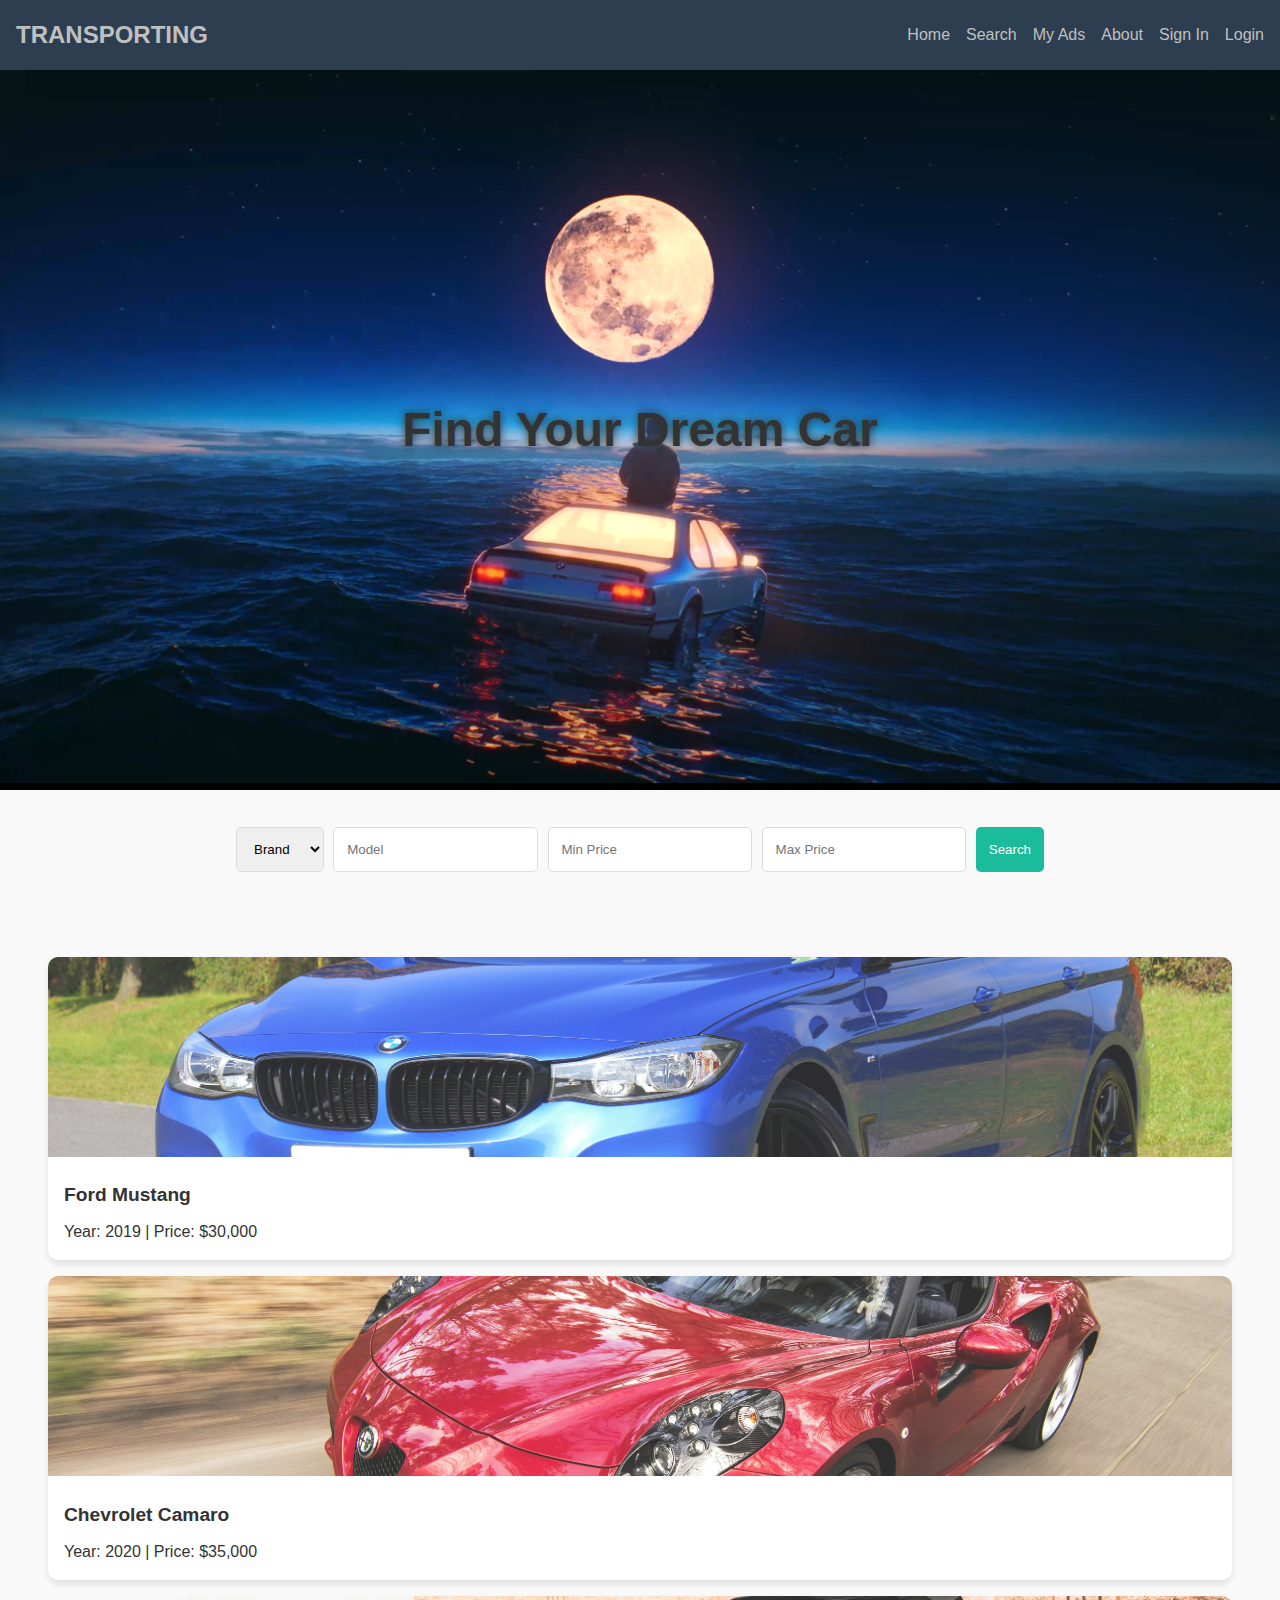
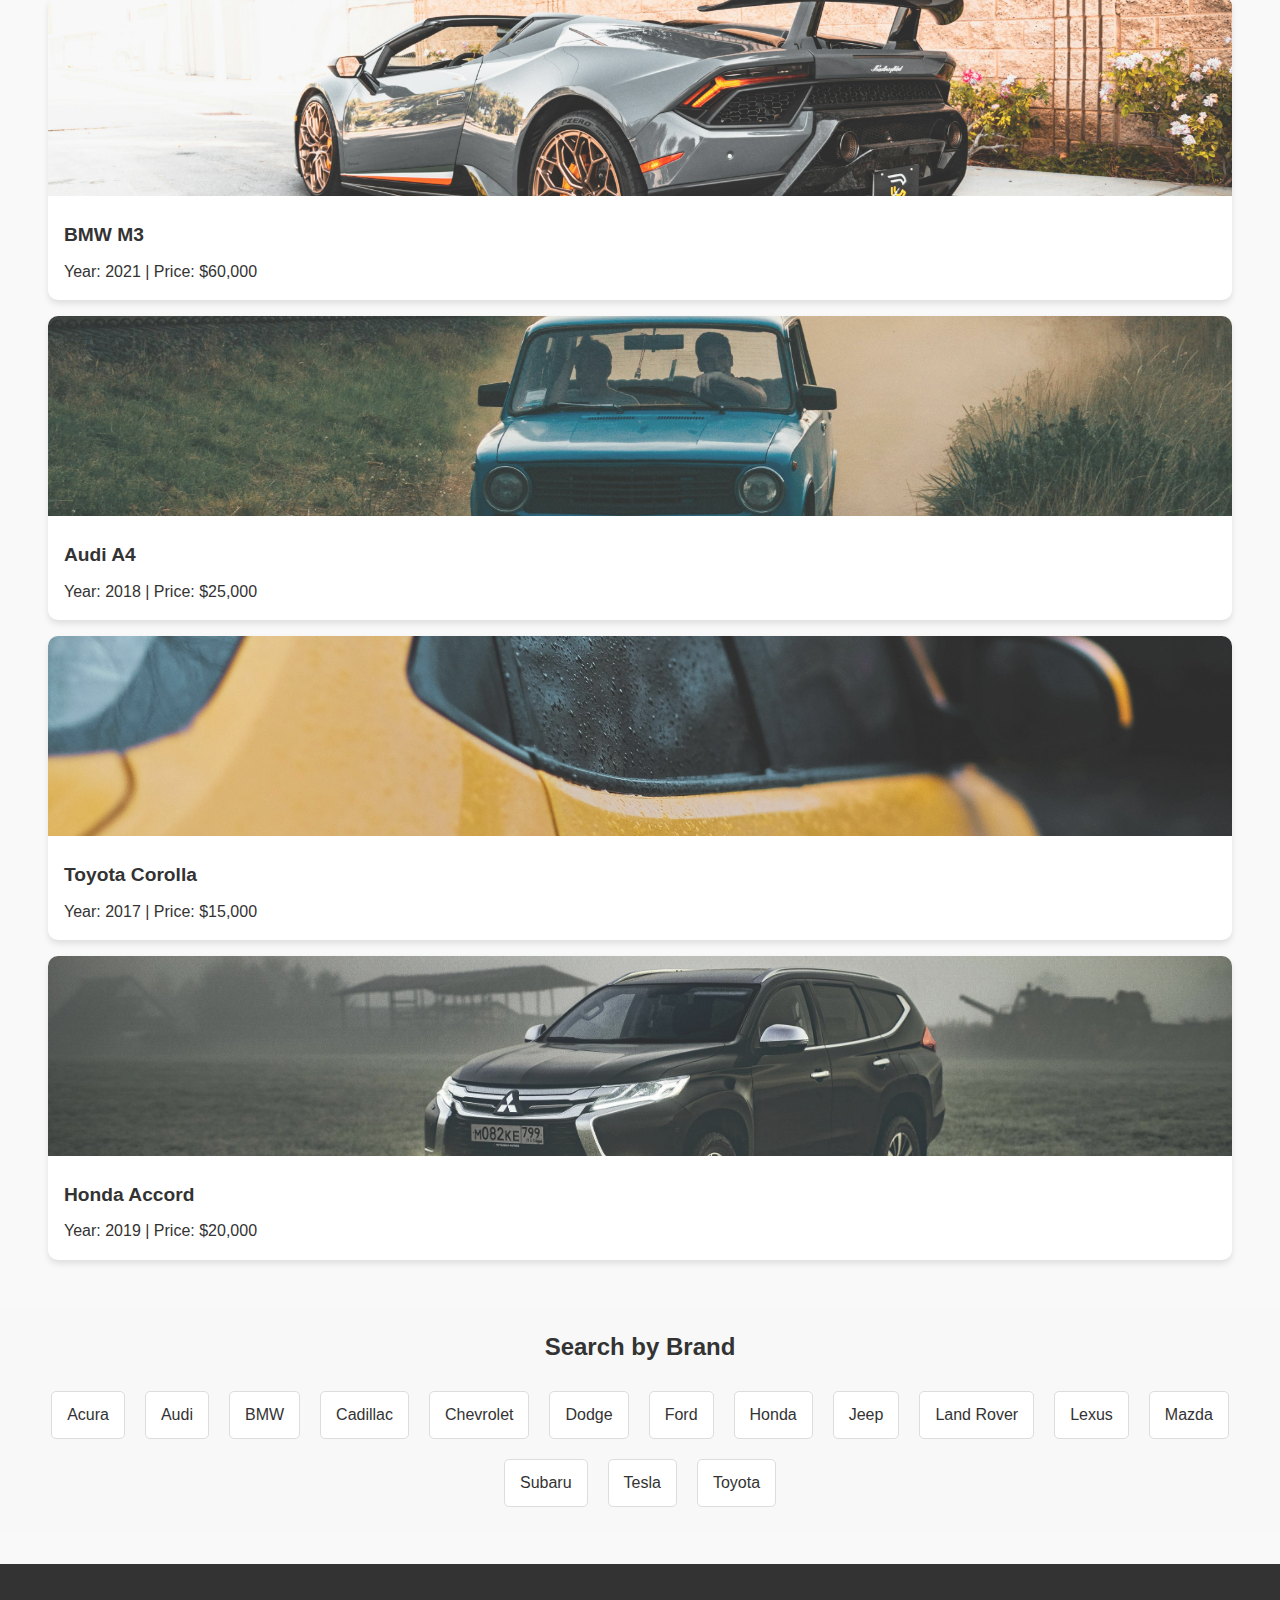
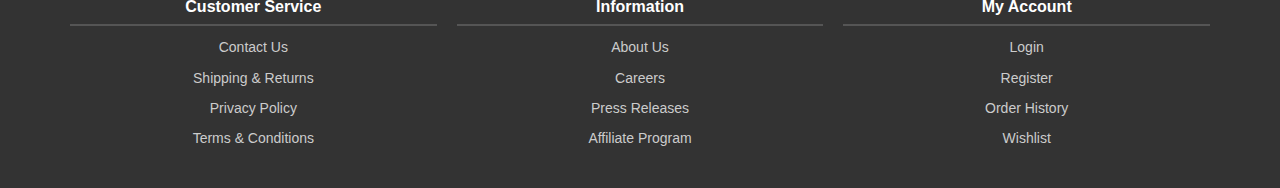
==== index.html @ 62390b7c "filess" ====
<!DOCTYPE html>
<html lang="en">
<head>
    <meta charset="UTF-8">
    <meta name="viewport" content="width=device-width, initial-scale=1.0">
    <link rel="stylesheet" href="style.css">
    <link rel="stylesheet" href="media.css">
    <title>Document</title>
</head>
<body>
    <header>
        <div class="logo"><a class="a-b-2" href="#">TRANSPORTING</a></div>
        <nav class="nav-1">
            <ul>
                <li><a class="a-b" href="#1">Home</a></li>
                <li><a class="a-b" href="#2">Search</a></li>
                <li><a class="a-b" href="#3">My Ads</a></li>
                <li><a class="a-b" href="#4">About</a></li>
                <li><a class="a-b" href="pages/index-2.html">Sign In</a></li>
                <li><a class="a-b" href="pages/index.html">Login</a></li>
            </ul>
        </nav>
        <div class="hamburger-menu" onclick="toggleMenu()">
            <span></span>
            <span></span>
            <span></span>
        </div>
    </header>

    <!-- Rest of the HTML content remains the same -->
    <section id="1" class="hero">
        <h1><a href="#" class="a-b-1">Find Your Dream Car</a></h1>
    </section>


    <section class="search-bar">
        <select>
            <option>Brand</option>
            <option>Toyota</option>
            <option>Ford</option>
            <option>BMW</option>
        </select>
        <input type="text" placeholder="Model">
        <input type="number" placeholder="Min Price">
        <input type="number" placeholder="Max Price">
        <button>Search</button>
    </section>

    <section id="2" class="listing-section">
        <div class="listing-card">
            <a href="pages/cars.html">
                <img src="images/1.jpg" alt="Car 1">
                <div class="content">
                    <h3>Ford Mustang</h3>
                    <p>Year: 2019 | Price: $30,000</p>
                </div>
            </a>
        </div>
        <div class="listing-card">
            <a href="pages/cars.html">
                <img src="images/2.jpg" alt="Car 2">
                <div class="content">
                    <h3>Chevrolet Camaro</h3>
                    <p>Year: 2020 | Price: $35,000</p>
                </div>
            </a>
        </div>
        <div class="listing-card">
            <a href="pages/cars.html">
                <img src="images/3.jpg" alt="Car 3">
                <div class="content">
                    <h3>BMW M3</h3>
                    <p>Year: 2021 | Price: $60,000</p>
                </div>
            </a>
        </div>
        <div class="listing-card">
            <a href="pages/cars.html">
                <img src="images/4.jpg" alt="Car 4">
                <div class="content">
                    <h3>Audi A4</h3>
                    <p>Year: 2018 | Price: $25,000</p>
                </div>
            </a>
        </div>
        <div class="listing-card">
            <a href="pages/cars.html">
                <img src="images/5.jpg" alt="Car 5">
                <div class="content">
                    <h3>Toyota Corolla</h3>
                    <p>Year: 2017 | Price: $15,000</p>
                </div>
            </a>
        </div>
        <div class="listing-card">
            <a href="pages/cars.html">
                <img src="images/6.jpg" alt="Car 6">
                <div class="content">
                    <h3>Honda Accord</h3>
                    <p>Year: 2019 | Price: $20,000</p>
                </div>
            </a>
        </div>
    </section>

    <section id="3" class="search-by-brand">
        <h2>Search by Brand</h2>
        <ul class="brand-list">
            <li><a href="#2">Acura</a></li>
            <li><a href="#2">Audi</a></li>
            <li><a href="#2">BMW</a></li>
            <li><a href="#2">Cadillac</a></li>
            <li><a href="#2">Chevrolet</a></li>
            <li><a href="#2">Dodge</a></li>
            <li><a href="#2">Ford</a></li>
            <li><a href="#2">Honda</a></li>
            <li><a href="#2">Jeep</a></li>
            <li><a href="#2">Land Rover</a></li>
            <li><a href="#2">Lexus</a></li>
            <li><a href="#2">Mazda</a></li>
            <li><a href="#2">Subaru</a></li>
            <li><a href="#2">Tesla</a></li>
            <li><a href="#2">Toyota</a></li>
        </ul>
    </section>

    <footer id="4" class="site-footer">
        <div class="footer-container">
            <div class="footer-section">
                <h4>Customer Service</h4>
                <ul>
                    <li><a href="#">Contact Us</a></li>
                    <li><a href="#">Shipping & Returns</a></li>
                    <li><a href="#">Privacy Policy</a></li>
                    <li><a href="#">Terms & Conditions</a></li>
                </ul>
            </div>
            <div class="footer-section">
                <h4>Information</h4>
                <ul>
                    <li><a href="#">About Us</a></li>
                    <li><a href="#">Careers</a></li>
                    <li><a href="#">Press Releases</a></li>
                    <li><a href="#">Affiliate Program</a></li>
                </ul>
            </div>
            <div class="footer-section">
                <h4>My Account</h4>
                <ul>
                    <li><a href="#">Login</a></li>
                    <li><a href="#">Register</a></li>
                    <li><a href="#">Order History</a></li>
                    <li><a href="#">Wishlist</a></li>
                </ul>
            </div>
        </div>
    </footer>
    <script src="script.js"></script>
</body>
</html>
---- style.css ----
* {
    text-decoration: none;
    margin: 0;
    padding: 0;
    box-sizing: border-box;
    font-family: 'Poppins', sans-serif;
}

html{
    scroll-behavior: smooth;
}

body {
    line-height: 1.6;
    background-color: #f9f9f9;
    color: #333;
}

a {
    color: #333;
}

.a-b {
    text-decoration: none;
    color: #c0c0c0;
}

.a-b-1 {
    text-decoration: none;
    text-shadow: 0 0 100px #e8ebe4, 0 0 10px #182127;
}

.a-b:hover {
    color: #a3a3a3;
    transition: 200ms;
    animation: fadeIn 0.5s ease-in;
}

header {
    background-color: #2c3e50;
    color: white;
    padding: 1rem;
    display: flex;
    justify-content: space-between;
    align-items: center;
    position: relative;
}

header .logo {
    font-size: 1.5rem;
    font-weight: 600;
}

nav ul {
    list-style: none;
    display: flex;
    gap: 1rem;
}

.a-b-2 {
    text-decoration: none;
    color: #c0c0c0;
}

nav ul li {
    cursor: pointer;
    transition: color 0.3s;
    transition: all 0.5s cubic-bezier(0.4, -1, 0.2, -1);
}

nav ul li:hover {
    color: #52a191;
}

.hamburger-menu {
    display: none;
    flex-direction: column;
    gap: 5px;
    cursor: pointer;
    z-index: 10;
}

.hamburger-menu span {
    width: 30px;
    height: 4px;
    background-color: #fff;
    border-radius: 5px;
}

.hero {
    background: url('images/car1.png') no-repeat center center/cover;
    height: 80vh;
    display: flex;
    justify-content: center;
    align-items: center;
    text-align: center;
    color: white;
    transition: transform 0.5s ease-in;
    animation: slideIn 1s ease-in;
}

.hero:hover {
    transform: scale(1.01); 
    transition: transform 0.5s ease-in;
    animation: slideIn 1s ease-in;
}

.hero h1 {
    font-size: 3rem;
}

.hero h1:hover {
    transform: scale(1.1); 
    transition: transform 0.5s ease-in;
    animation: slideIn 1s ease-in;
}

.search-bar {
    display: flex;
    justify-content: center;
    margin: 2rem 0;
}

.search-bar input, .search-bar select, .search-bar button {
    padding: 0.8rem;
    margin: 0.3rem;
    border: 1px solid #ddd;
    border-radius: 5px;
    outline: none;
}

.search-bar button {
    background-color: #1abc9c;
    color: white;
    border: none;
    cursor: pointer;
    transition: background-color 0.3s;
}

.search-bar button:hover {
    background-color: #16a085;
}

.listing-section {
    padding: 2rem;
}

.listing-card {
    background-color: white;
    box-shadow: 0 4px 6px rgba(0, 0, 0, 0.1);
    border-radius: 10px;
    overflow: hidden;
    margin: 1rem;
    transition: transform 0.3s, box-shadow 0.3s;
}

.listing-card:hover {
    transform: translateY(-10px);
    box-shadow: 0 8px 12px rgba(0, 0, 0, 0.2);
}

.listing-card img {
    opacity: 0.825;
    width: 100%;
    height: 200px;
    object-fit: cover;
    transition: all ease-in-out 0.5s;
}

.listing-card img:hover {
    background-color: #1abc9c;
    opacity: 1;
    transition: opacity 500ms;
    transform: scale(1.02);
    cursor: pointer;
    height: 500px;
    transition: all ease-in-out 0.5s;
}

.listing-card .content {
    padding: 1rem;
}

.listing-card h3 {
    font-size: 1.2rem;
    margin-bottom: 0.5rem;
}

footer {
    background-color: #2c3e50;
    color: white;
    text-align: center;
    padding: 1rem 0;
    margin-top: 2rem;
}

@keyframes fadeIn {
    from {
        opacity: 0;
    }
    to {
        opacity: 1;
    }
}

.listing-card {
    animation: fadeIn 0.5s ease-in;
}

.search-by-brand {
    padding: 20px;
    background-color: #f8f8f8;
    text-align: center;
}

.search-by-brand h2 {
    font-size: 24px;
    margin-bottom: 20px;
    color: #333;
}

.brand-list {
    list-style: none;
    padding: 0;
    display: flex;
    flex-wrap: wrap;
    justify-content: center;
    gap: 10px;
}

.brand-list li {
    margin: 5px;
}

.brand-list a {
    display: block;
    padding: 10px 15px;
    background-color: #fff;
    border: 1px solid #ddd;
    border-radius: 5px;
    text-decoration: none;
    color: #333;
    transition: background-color 0.3s, color 0.3s;
}

.brand-list a:hover {
    background-color: #007bff;
    color: #fff;
}


/**/


.site-footer {
    background-color: #333;
    color: #fff;
    font-size: 14px;
    padding: 20px 0;
}

.footer-container {
    display: flex;
    justify-content: space-around;
    flex-wrap: wrap;
    max-width: 1200px;
    margin: 0 auto;
    padding: 0 20px;
}

.footer-section {
    flex: 1 1 200px;
    margin: 10px;
}

.footer-section h4 {
    font-size: 16px;
    margin-bottom: 10px;
    border-bottom: 2px solid #555;
    padding-bottom: 5px;
}

.footer-section ul {
    list-style: none;
    padding: 0;
}

.footer-section ul li {
    margin-bottom: 8px;
}

.footer-section ul li a {
    color: #ccc;
    text-decoration: none;
    transition: color 0.3s;
}

.footer-section ul li a:hover {
    color: #fff;
}

.social-media {
    display: flex;
    gap: 10px;
}

.social-media li {
    display: inline-block;
}

.social-media img {
    width: 24px;
    height: 24px;
    filter: brightness(0) invert(1);
    transition: filter 0.3s;
}

.social-media img:hover {
    filter: brightness(0.8) invert(1);
}

.footer-bottom {
    text-align: center;
    border-top: 1px solid #555;
    padding-top: 10px;
    margin-top: 20px;
}
---- media.css ----
@media (max-width: 1200px) {
        .product-container {
            flex-direction: column;
            padding: 15px;
        }

        .product-image, .product-details {
            flex: 1 1 100%;
        }

        .product-image img {
            max-width: 90%;
            margin: 0 auto;
        }
    }

    
@media (max-width: 768px) {
        header h1 {
            font-size: 1.5rem;
        }

        .product-details h1 {
            font-size: 1.8rem;
        }

        .price {
            font-size: 1.2rem;
        }

        .btn {
            padding: 8px 16px;
        }

        .specifications ul li {
            font-size: 0.9rem;
        }
    }

    @media (max-width: 768px) {
        .hamburger-menu {
            display: flex;
        }
    
        .nav-1 {
            display: none;
            flex-direction: column;
            gap: 1rem;
            position: absolute;
            top: 60px;
            right: 0;
            background-color: #2c3e50;
            width: 100%;
            padding: 1rem;
        }
    
        .nav-1.active {
            display: flex;
        }
    
        nav ul {
            display: flex;
            flex-direction: column;
            gap: 1rem;
            align-items: center;
        }
    
        .nav-1 ul li {
            text-align: center;
        }
    }
@media (max-width: 480px) {
        header {
            padding: 10px;
        }

        .product-container {
            padding: 10px;
        }

        .product-details h1 {
            font-size: 1.5rem;
        }

        .product-details p {
            font-size: 0.9rem;
        }

        .btn {
            padding: 6px 12px;
            font-size: 0.9rem;
        }

        .specifications ul li {
            padding: 8px;
        }
    }

@media (max-width: 768px) {
        .search-bar {
            flex-direction: column;
            align-items: center;
        }
        .a-b{
            font-size: 15px;
        }
        .a-b-2{
            font-size: 15px;
        }
    
        .search-bar input,
        .search-bar select,
        .search-bar button {
            width: 90%;
            margin: 0.5rem 0;
        }
    }
    @media (max-width: 540px){}
    
@media (max-width: 480px) {
        .search-bar input,
        .search-bar select,
        .search-bar button {
            width: 100%;
        }
        .a-b{
            font-size: 10px;
        }
        .a-b-2{
            font-size: 10px;
        }
    
        .search-bar button {
            padding: 1rem;
        }
    }
@media (max-width:360px) {
    .nav-1{
        display: none;
    }
    .a-b-2{
        font-size: 1.6rem;
        text-align: center;
    }
    .logo{
        margin:0 auto;
        text-align: center;
        font-size: 3.5rem;
         font-weight: 600;
    }
}
@media (max-width:220px){
    .a-b-2{
        font-size: 0.8rem;
        text-align: center;
    }
    .logo{
        margin:0 auto;
        text-align: center;
        font-size: 2.5rem;
         font-weight: 600;
    }
}
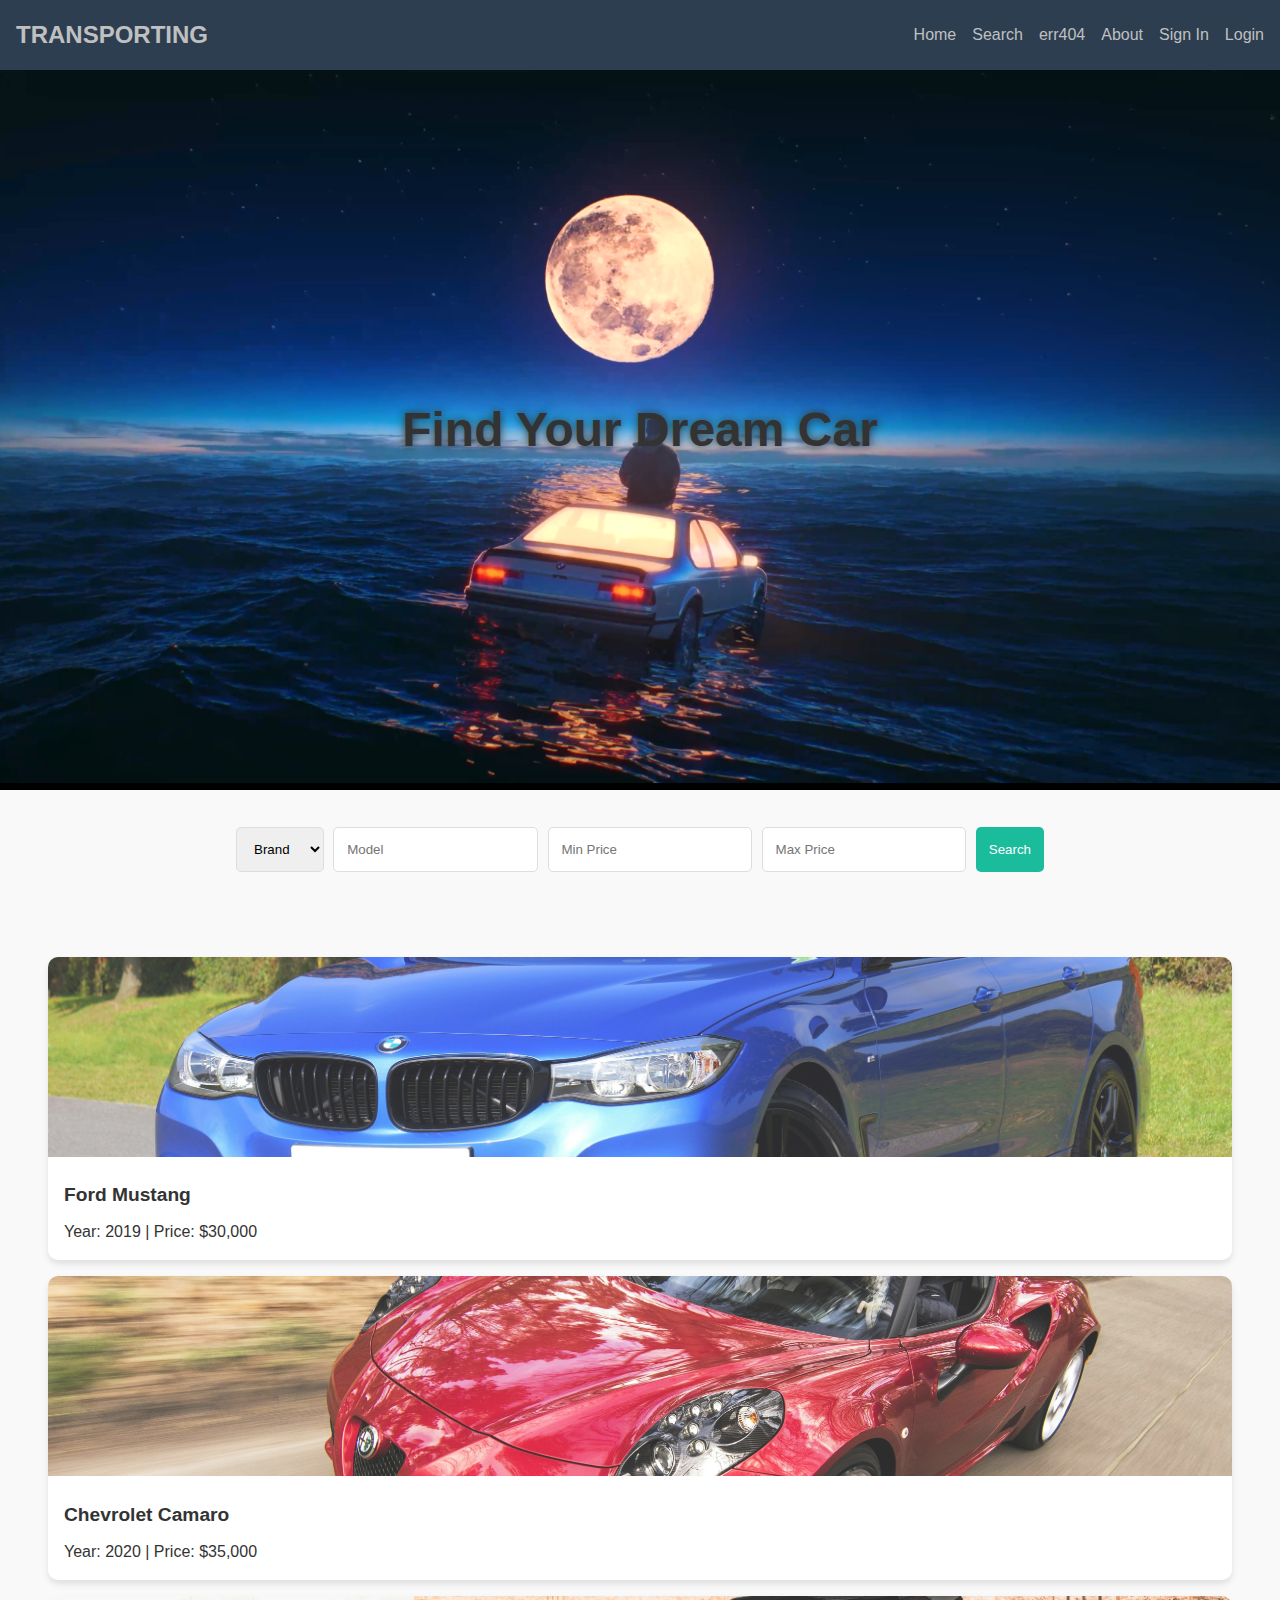
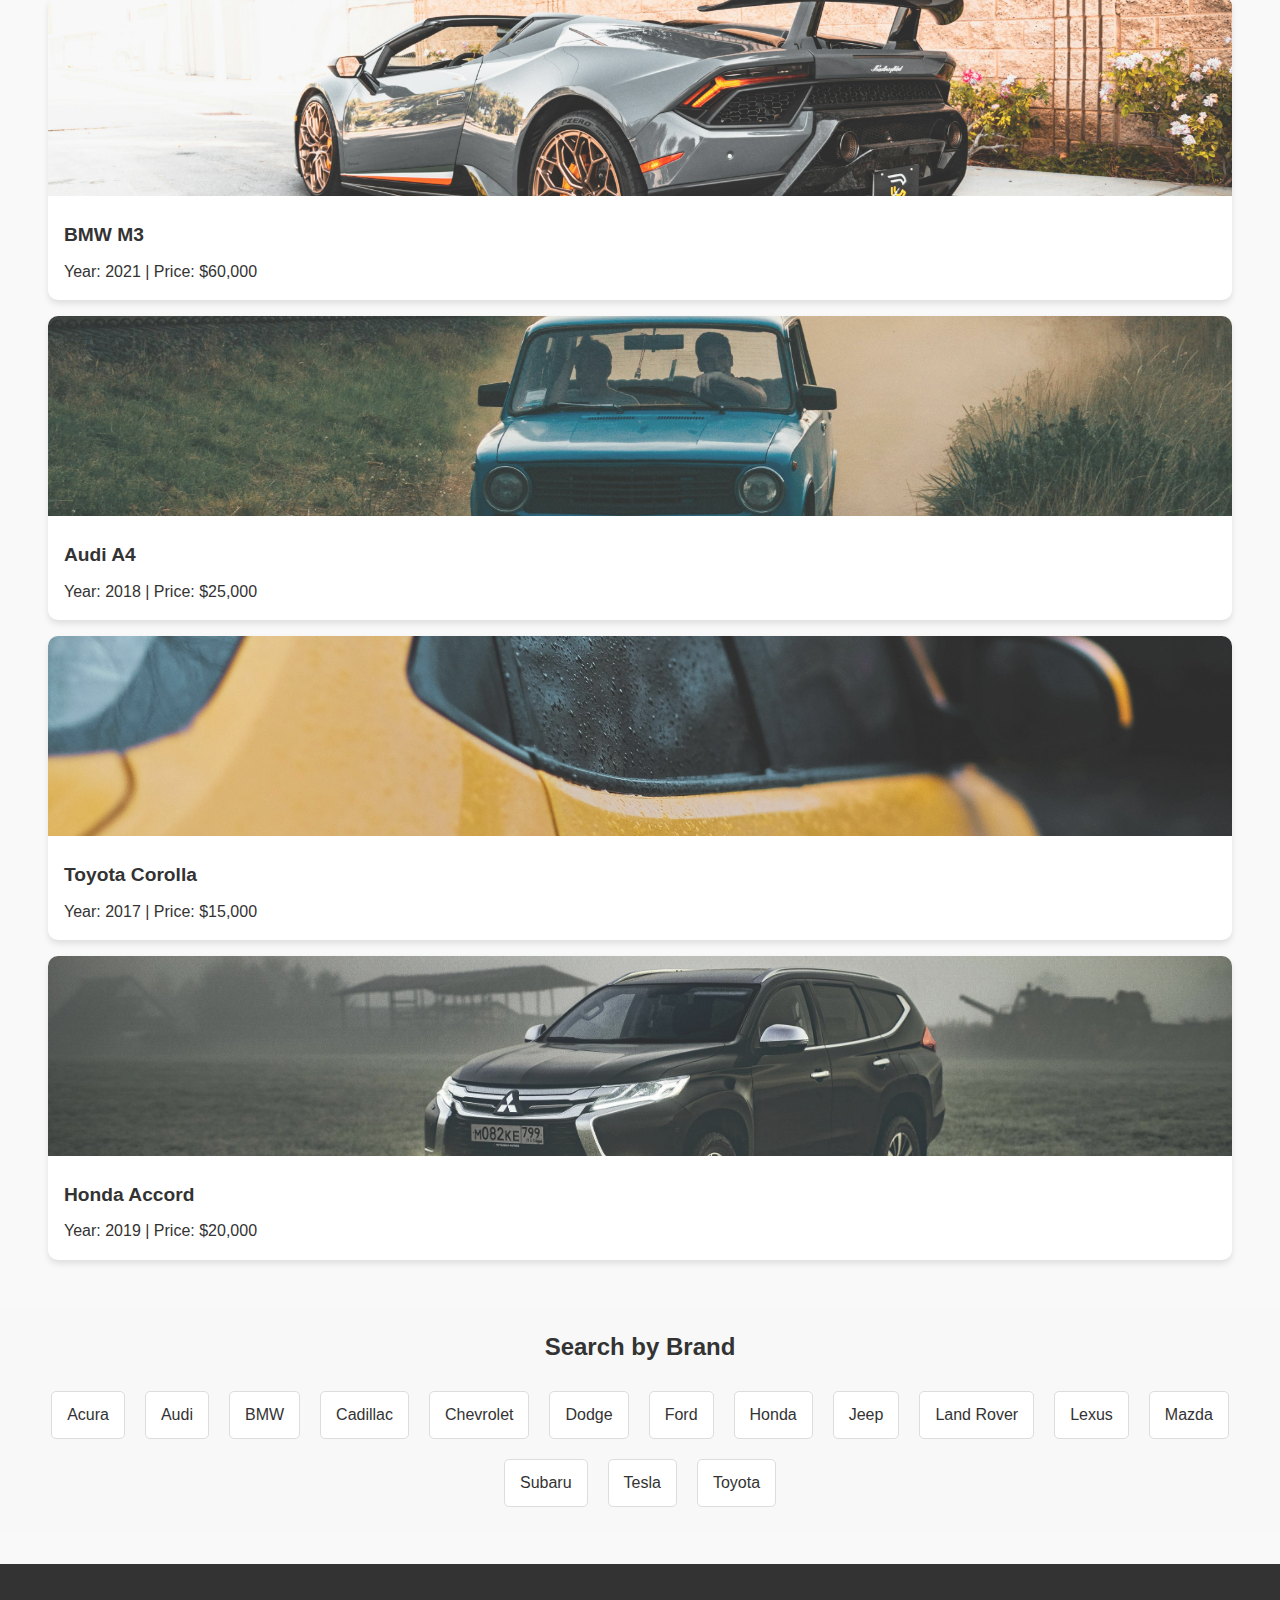
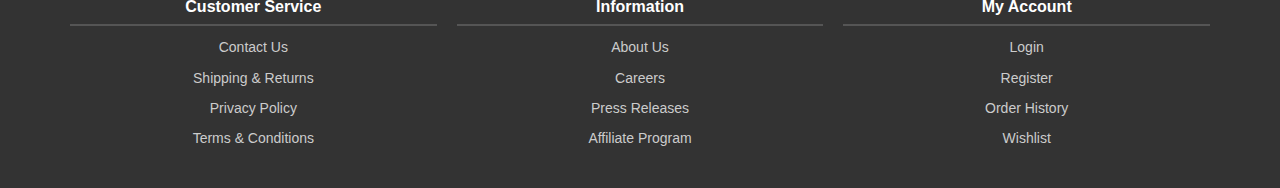
==== commit 1955614d: "add error 404" ====
--- a/index.html
+++ b/index.html
@@ -14,8 +14,8 @@
             <ul>
                 <li><a class="a-b" href="#1">Home</a></li>
                 <li><a class="a-b" href="#2">Search</a></li>
-                <li><a class="a-b" href="#3">My Ads</a></li>
-                <li><a class="a-b" href="#4">About</a></li>
+                <li><a class="a-b" href="404/index.html">err404</a></li>
+                <li><a class="a-b" href="404/index.html">About</a></li>
                 <li><a class="a-b" href="pages/index-2.html">Sign In</a></li>
                 <li><a class="a-b" href="pages/index.html">Login</a></li>
             </ul>
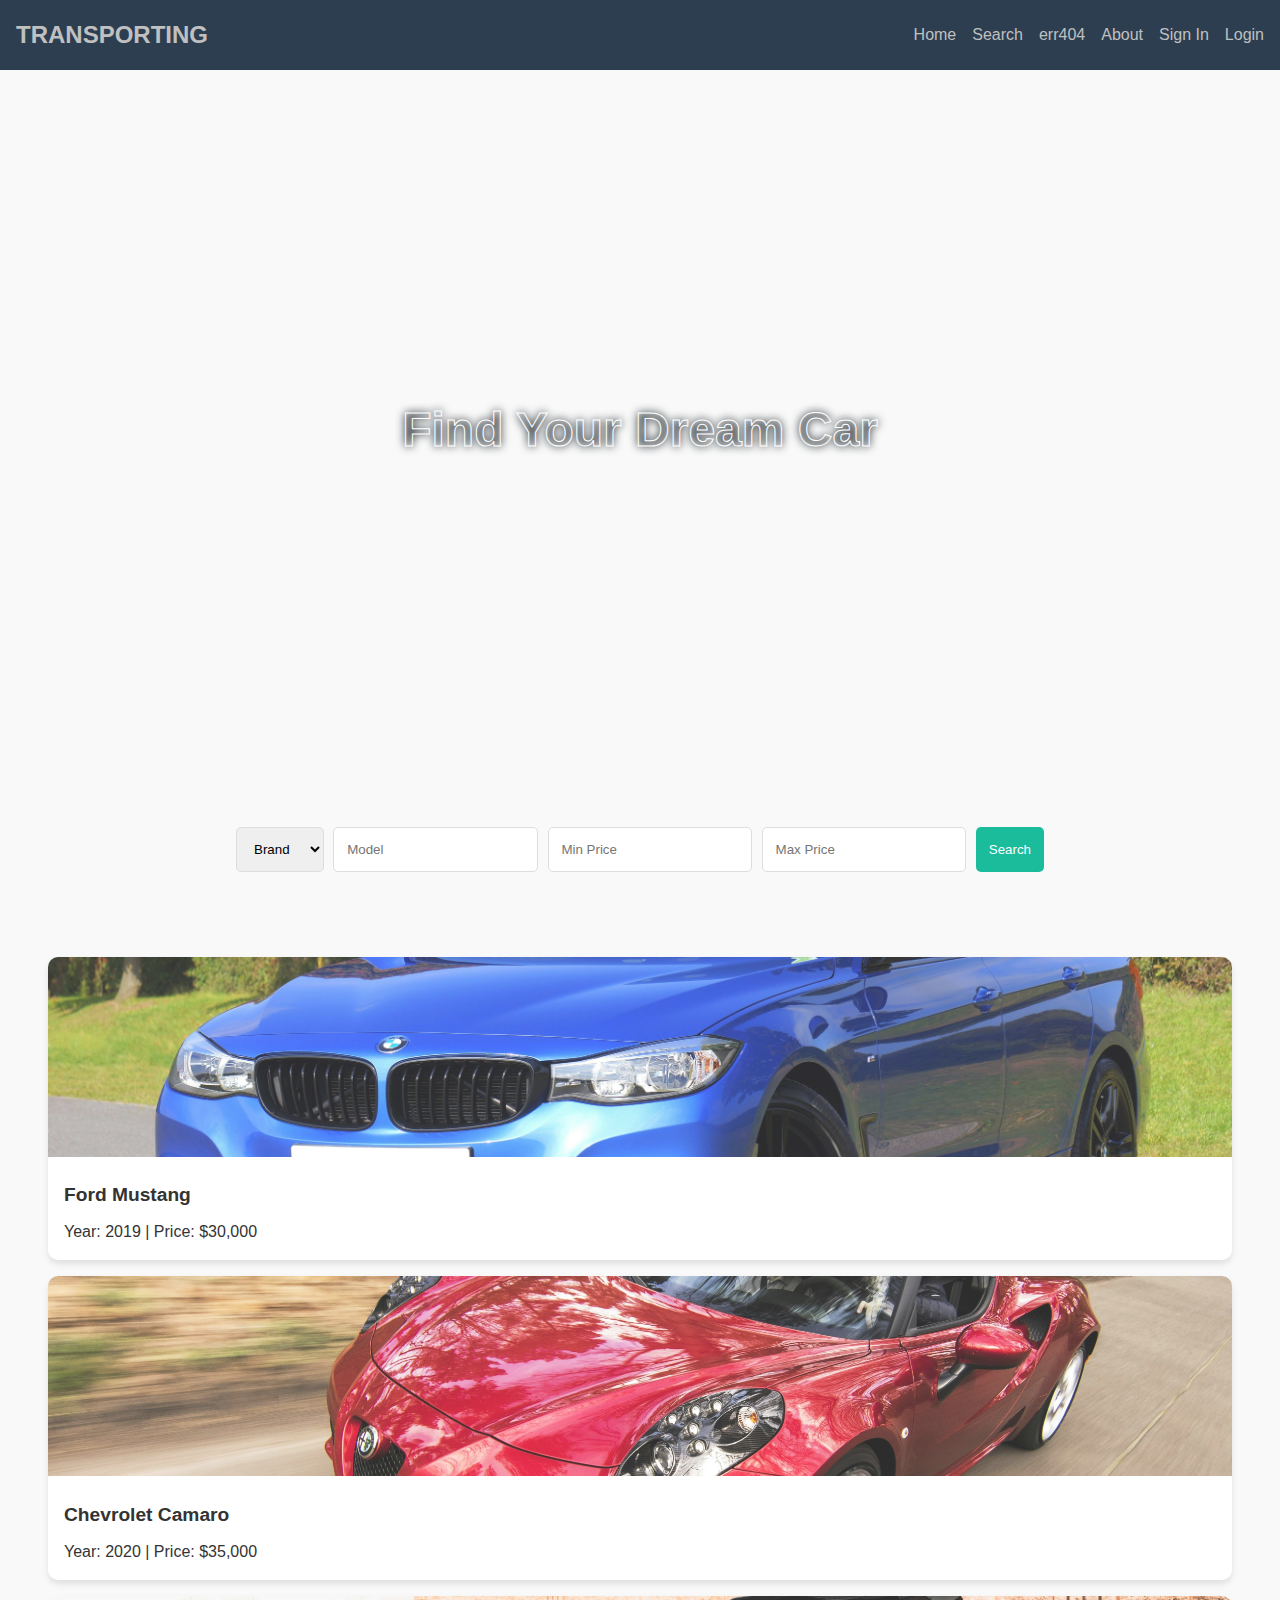
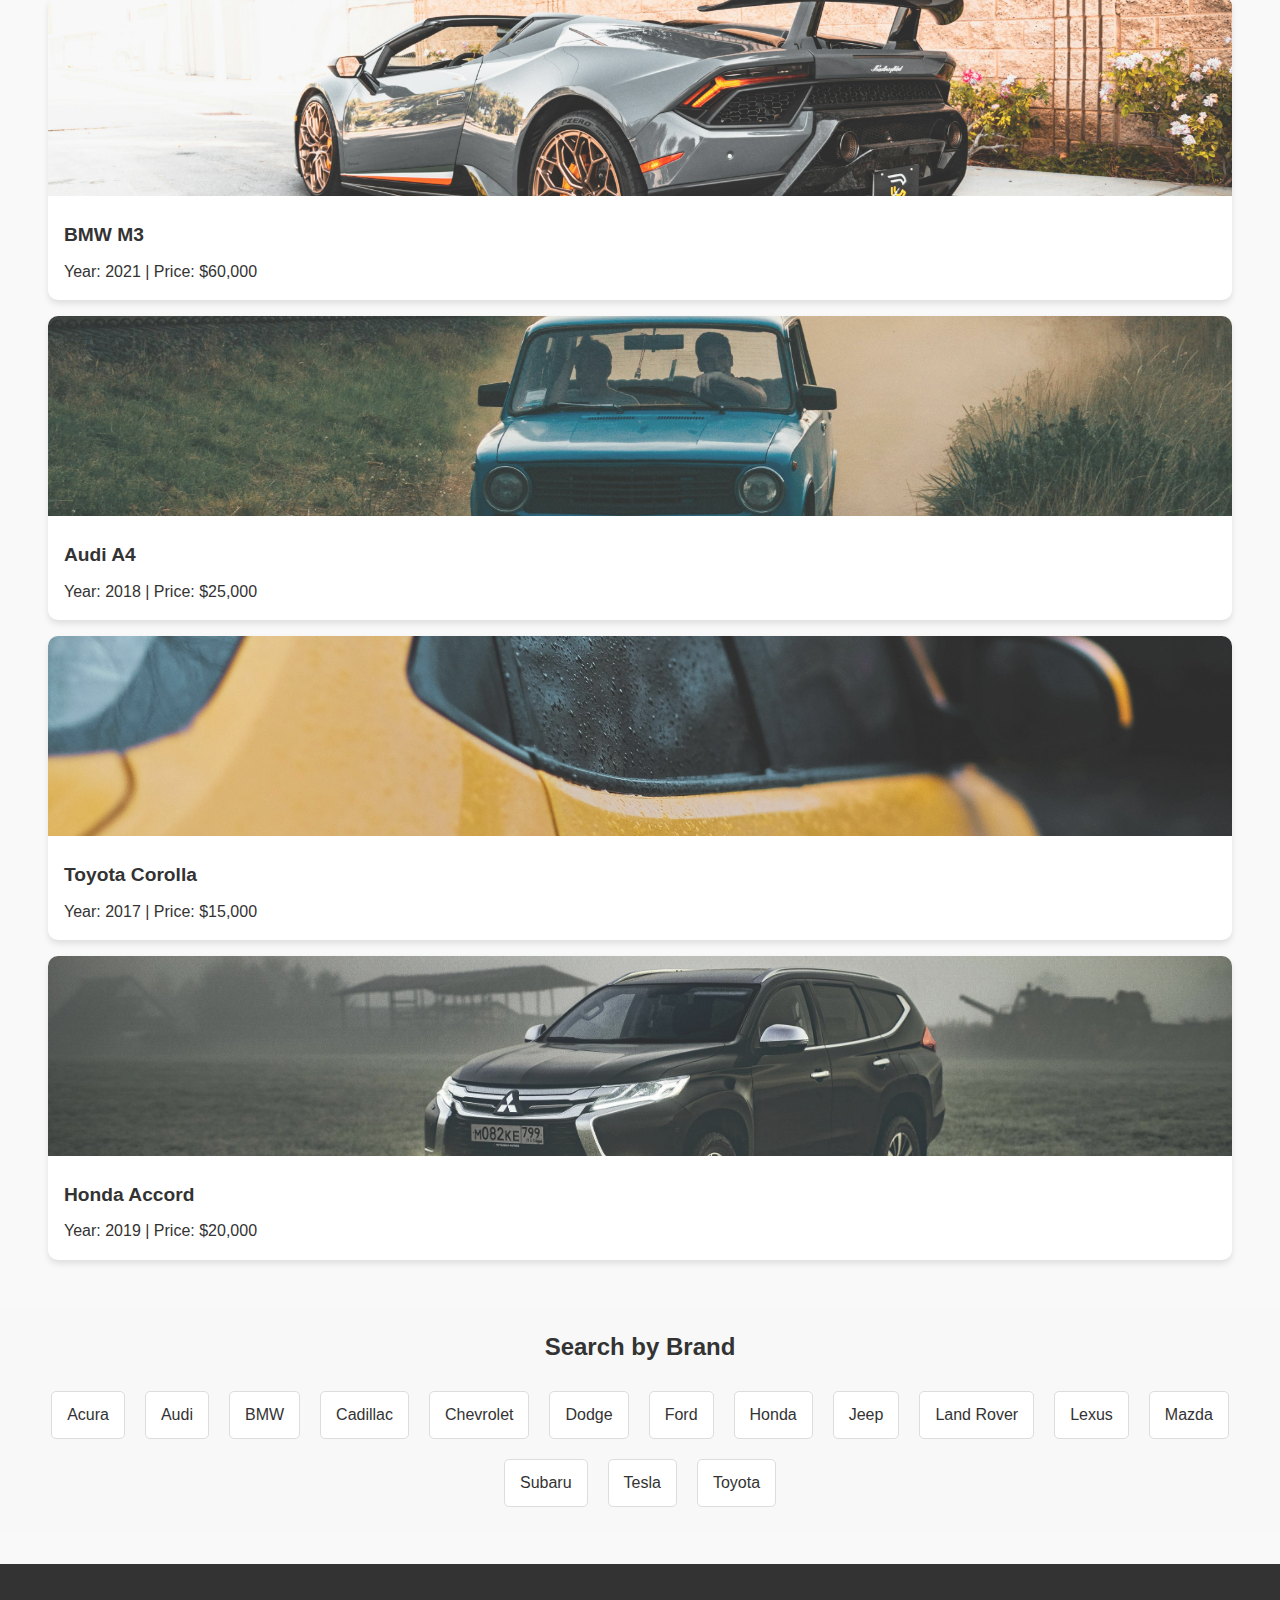
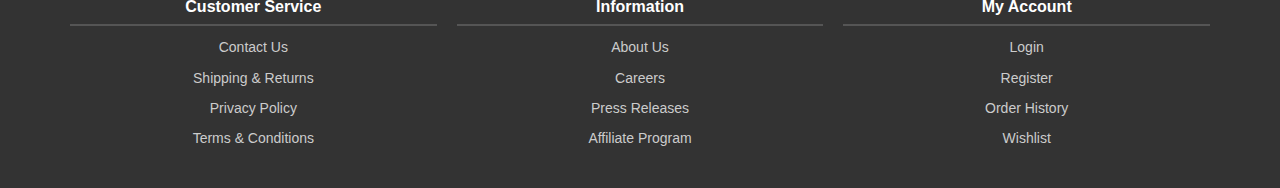
==== commit 334ff211: "change picture with mp4" ====
--- a/index.html
+++ b/index.html
@@ -2,10 +2,13 @@
 <html lang="en">
 <head>
     <meta charset="UTF-8">
+    <link rel="icon" href=
+"https://static.vecteezy.com/system/resources/thumbnails/007/617/669/small/truck-transport-vehicle-shadow-logo-vector.jpg"
+        type="image/x-icon" />
     <meta name="viewport" content="width=device-width, initial-scale=1.0">
     <link rel="stylesheet" href="style.css">
     <link rel="stylesheet" href="media.css">
-    <title>Document</title>
+    <title>TRANSPORTING</title>
 </head>
 <body>
     <header>
@@ -27,8 +30,11 @@
         </div>
     </header>
 
-    <!-- Rest of the HTML content remains the same -->
     <section id="1" class="hero">
+        <video autoplay loop muted playsinline>
+            <source src="images/car-1.mp4" type="video/mp4">
+            Your browser does not support the video tag.
+        </video>
         <h1><a href="#" class="a-b-1">Find Your Dream Car</a></h1>
     </section>
 
--- a/style.css
+++ b/style.css
@@ -27,7 +27,14 @@
 
 .a-b-1 {
     text-decoration: none;
+    color:transparent;
+
+    -webkit-text-stroke: 1px #ffffff;
     text-shadow: 0 0 100px #e8ebe4, 0 0 10px #182127;
+}
+.a-b-1:hover {
+    -webkit-text-stroke: 2px #ffffff;
+
 }
 
 .a-b:hover {
@@ -88,25 +95,29 @@
 }
 
 .hero {
-    background: url('images/car1.png') no-repeat center center/cover;
+    position: relative;
     height: 80vh;
     display: flex;
     justify-content: center;
     align-items: center;
     text-align: center;
     color: white;
-    transition: transform 0.5s ease-in;
-    animation: slideIn 1s ease-in;
-}
-
-.hero:hover {
-    transform: scale(1.01); 
-    transition: transform 0.5s ease-in;
-    animation: slideIn 1s ease-in;
+    overflow: hidden; /* Ensures the video doesn't overflow */
+}
+
+.hero video {
+    position: absolute;
+    top: 0;
+    left: 0;
+    width: 100%;
+    height: 100%;
+    object-fit: cover; /* Ensures the video covers the entire section */
+    z-index: -1; /* Ensures the video stays in the background */
 }
 
 .hero h1 {
     font-size: 3rem;
+    z-index: 1; /* Keeps the text above the video */
 }
 
 .hero h1:hover {
@@ -114,7 +125,6 @@
     transition: transform 0.5s ease-in;
     animation: slideIn 1s ease-in;
 }
-
 .search-bar {
     display: flex;
     justify-content: center;
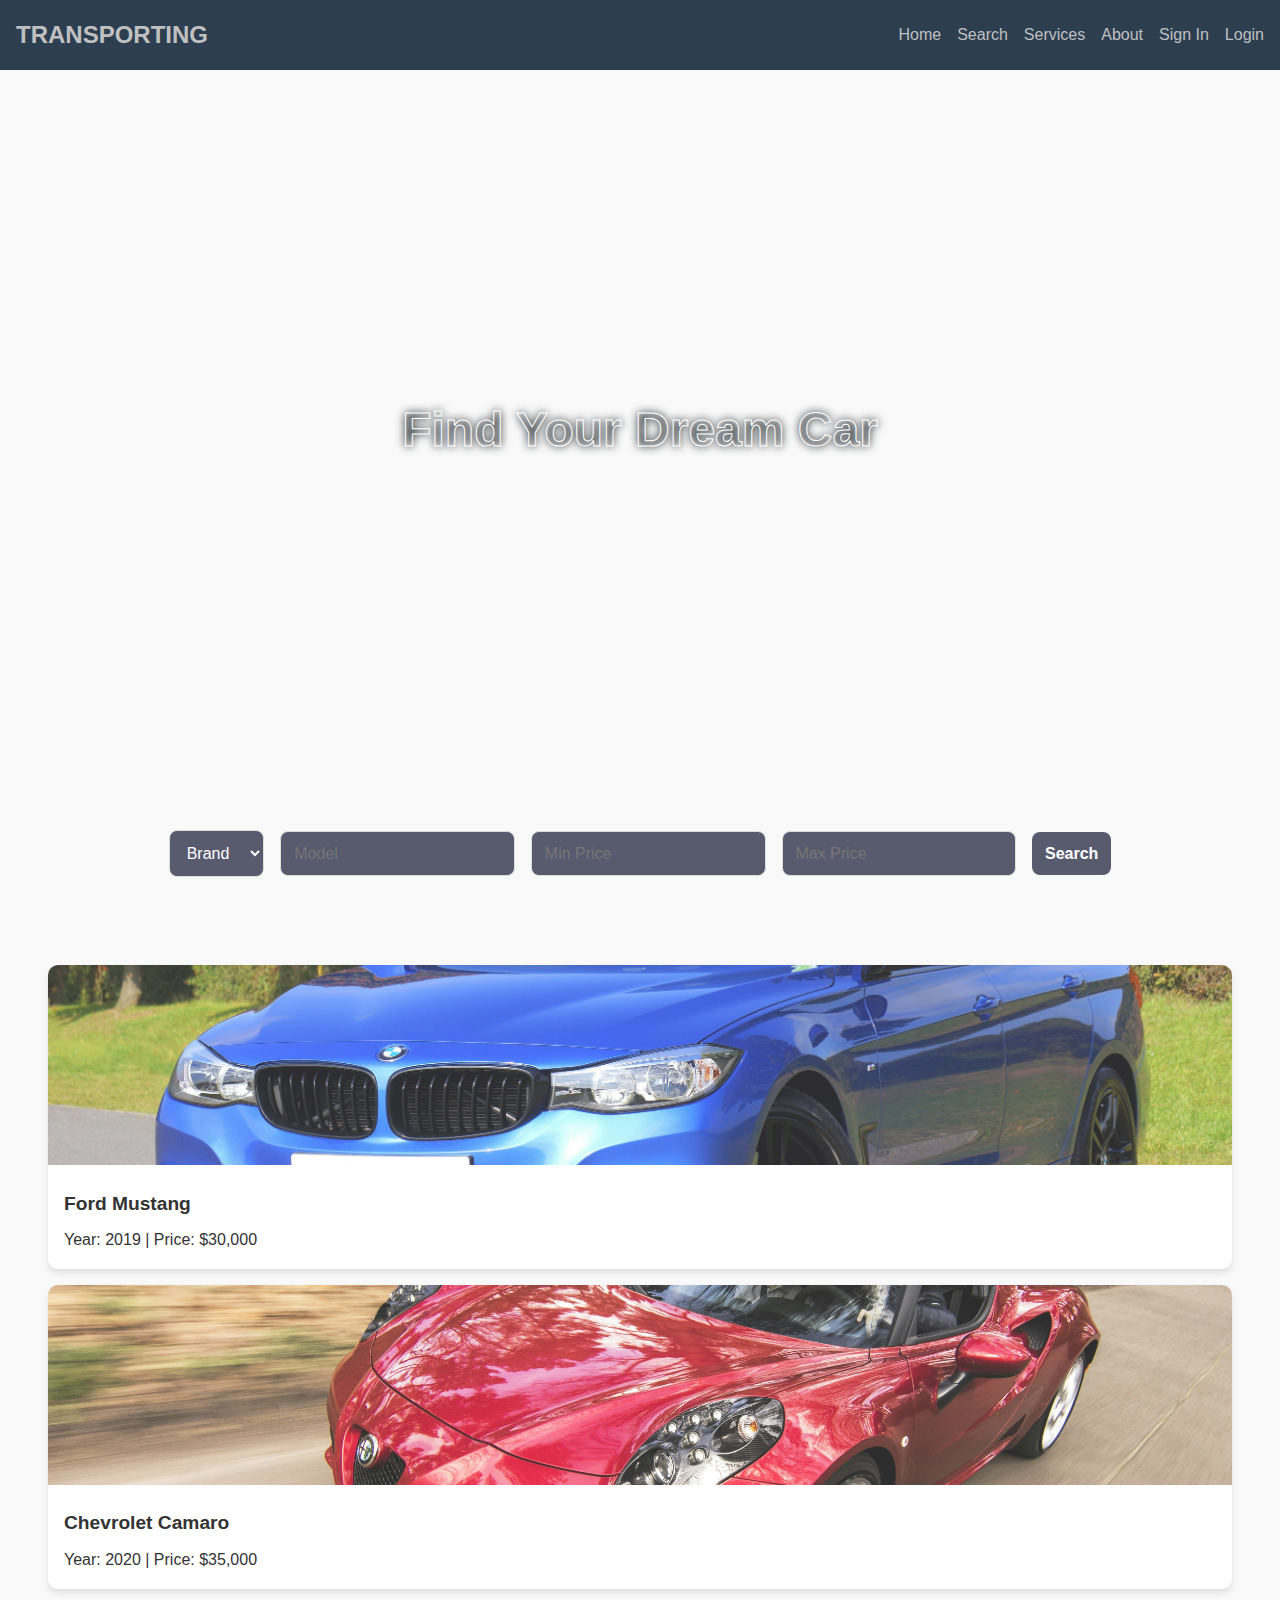
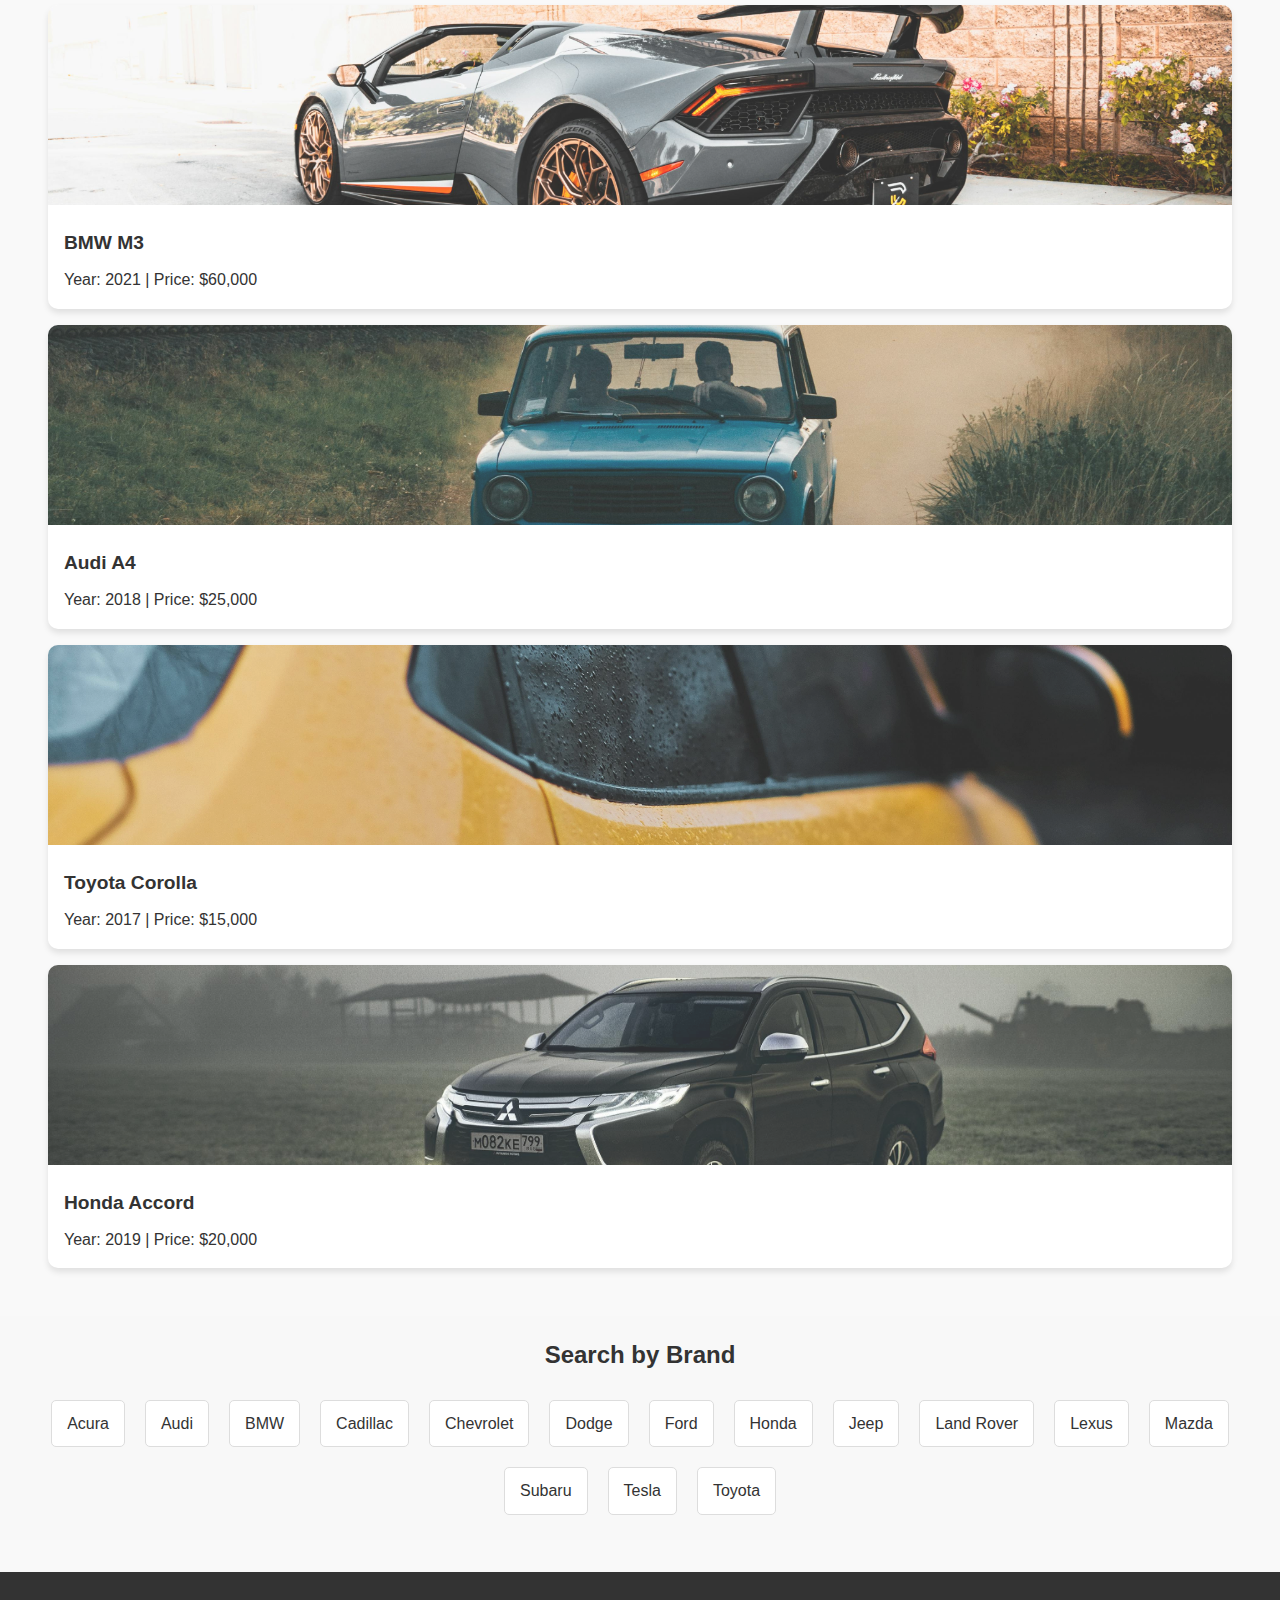
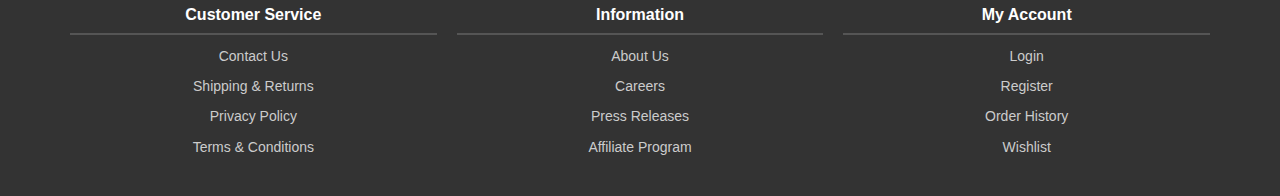
==== commit a6db7106: "make web more looking" ====
--- a/index.html
+++ b/index.html
@@ -17,7 +17,7 @@
             <ul>
                 <li><a class="a-b" href="#1">Home</a></li>
                 <li><a class="a-b" href="#2">Search</a></li>
-                <li><a class="a-b" href="404/index.html">err404</a></li>
+                <li><a class="a-b" href="404/index.html">Services</a></li>
                 <li><a class="a-b" href="404/index.html">About</a></li>
                 <li><a class="a-b" href="pages/index-2.html">Sign In</a></li>
                 <li><a class="a-b" href="pages/index.html">Login</a></li>
--- a/style.css
+++ b/style.css
@@ -5,6 +5,10 @@
     box-sizing: border-box;
     font-family: 'Poppins', sans-serif;
 }
+::selection {
+    filter: drop-shadow(0px 0px 3px #ffebc1);
+    background: #ffebc1;
+}
 
 html{
     scroll-behavior: smooth;
@@ -27,14 +31,12 @@
 
 .a-b-1 {
     text-decoration: none;
-    color:transparent;
-
+    color: transparent;
     -webkit-text-stroke: 1px #ffffff;
     text-shadow: 0 0 100px #e8ebe4, 0 0 10px #182127;
 }
 .a-b-1:hover {
     -webkit-text-stroke: 2px #ffffff;
-
 }
 
 .a-b:hover {
@@ -102,7 +104,7 @@
     align-items: center;
     text-align: center;
     color: white;
-    overflow: hidden; /* Ensures the video doesn't overflow */
+    overflow: hidden;
 }
 
 .hero video {
@@ -111,13 +113,13 @@
     left: 0;
     width: 100%;
     height: 100%;
-    object-fit: cover; /* Ensures the video covers the entire section */
-    z-index: -1; /* Ensures the video stays in the background */
+    object-fit: cover;
+    z-index: -1;
 }
 
 .hero h1 {
     font-size: 3rem;
-    z-index: 1; /* Keeps the text above the video */
+    z-index: 1;
 }
 
 .hero h1:hover {
@@ -128,27 +130,60 @@
 .search-bar {
     display: flex;
     justify-content: center;
+    align-items: center;
     margin: 2rem 0;
-}
-
-.search-bar input, .search-bar select, .search-bar button {
+    flex-wrap: wrap;
+}
+
+.search-bar input, 
+.search-bar select, 
+.search-bar button {
     padding: 0.8rem;
-    margin: 0.3rem;
+    margin: 0.5rem;
     border: 1px solid #ddd;
-    border-radius: 5px;
+    border-radius: 8px;
     outline: none;
+    font-size: 1rem;
+    transition: all 0.3s ease;
+}
+
+.search-bar select {
+    background-color: #585a6e;
+    color: white;
+}
+
+.search-bar input {
+    background-color: #585a6e;
+    color: #333;
+}
+
+.search-bar input:focus, 
+.search-bar select:focus {
+    background-color: #585a6e;
 }
 
 .search-bar button {
-    background-color: #1abc9c;
+    background-color: #585a6e;
     color: white;
     border: none;
     cursor: pointer;
-    transition: background-color 0.3s;
+    font-weight: bold;
+    transition: background-color 0.3s, transform 0.3s;
 }
 
 .search-bar button:hover {
-    background-color: #16a085;
+    background-color: #9e9fb1;
+    transform: scale(1.05);
+}
+
+.search-bar input::placeholder,
+.search-bar select::placeholder {
+    background-color: #585a6e;
+}
+
+.search-bar input:focus::placeholder,
+.search-bar select:focus::placeholder {
+    color: #2691d9;
 }
 
 .listing-section {
@@ -258,10 +293,6 @@
     color: #fff;
 }
 
-
-/**/
-
-
 .site-footer {
     background-color: #333;
     color: #fff;
